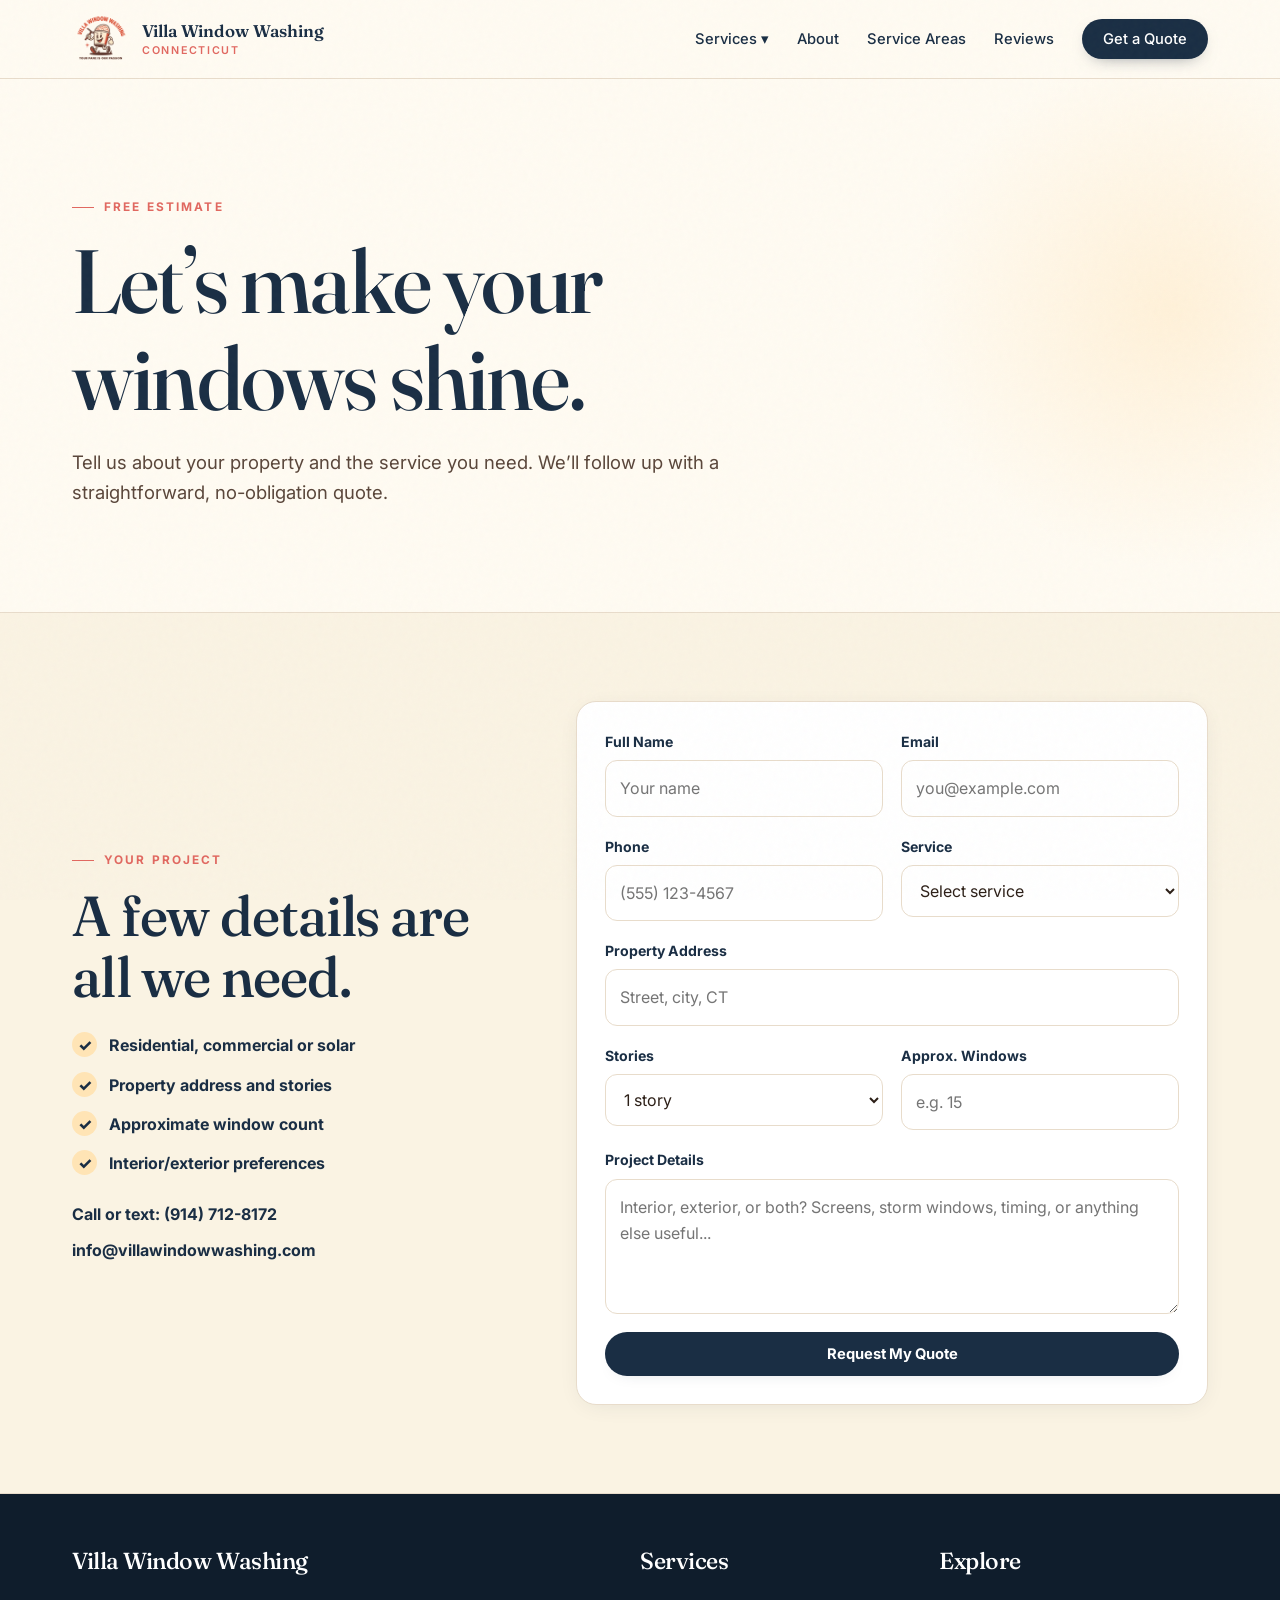
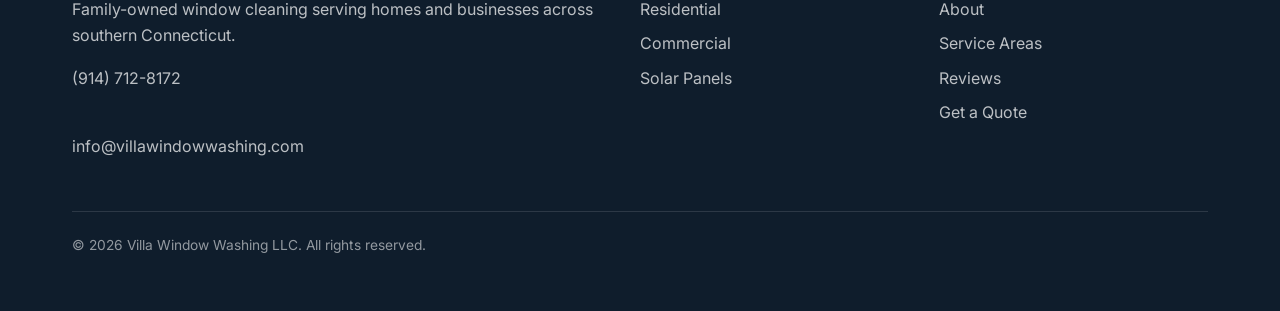
==== quote.html @ 6c70325d "Launch V2 multipage site with SEO, social metadata, reviews and quote flow" ====
<!doctype html><html lang="en"><head><meta charset="utf-8"><meta name="viewport" content="width=device-width,initial-scale=1"><title>Request a Window Cleaning Quote | Villa Window Washing</title><meta name="description" content="Request a free residential, commercial or solar panel cleaning quote from Villa Window Washing in Connecticut."><meta name="robots" content="index,follow"><link rel="canonical" href="https://www.villawindowwashing.com/quote.html"><link rel="icon" type="image/png" href="/bucket3.png"><link rel="apple-touch-icon" href="/bucket3.png"><meta name="theme-color" content="#fffbf2"><meta property="og:type" content="website"><meta property="og:title" content="Request a Free Quote | Villa Window Washing"><meta property="og:description" content="Tell us about your property and the cleaning service you need."><meta property="og:image" content="https://www.villawindowwashing.com/bucket3.png"><meta property="og:image:alt" content="Villa Window Washing logo"><meta property="og:url" content="https://www.villawindowwashing.com/quote.html"><meta property="og:site_name" content="Villa Window Washing"><meta name="twitter:card" content="summary_large_image"><meta name="twitter:image" content="https://www.villawindowwashing.com/bucket3.png"><link rel="preconnect" href="https://fonts.googleapis.com"><link rel="preconnect" href="https://fonts.gstatic.com" crossorigin><link href="https://fonts.googleapis.com/css2?family=Fraunces:opsz,wght@9..144,300..700&family=Inter:wght@400;500;600;700&display=swap" rel="stylesheet"><link rel="stylesheet" href="/css/styles.css"></head><body><header><div class="wrap nav-shell"><a class="brand" href="/"><img src="/bucket3.png" alt="Villa Window Washing logo"><div class="brand-copy">Villa Window Washing<span>Connecticut</span></div></a><nav class="desktop-nav" aria-label="Primary"><div class="dropdown"><button class="dropbtn" type="button">Services ▾</button><div class="dropdown-menu"><a href="/services/residential-window-cleaning.html">Residential Window Cleaning</a><a href="/services/commercial-window-cleaning.html">Commercial Window Cleaning</a><a href="/services/solar-panel-cleaning.html">Solar Panel Cleaning</a></div></div><a href="/about.html">About</a><a href="/service-areas.html">Service Areas</a><a href="/reviews.html">Reviews</a><a class="nav-cta" href="/quote.html">Get a Quote</a></nav><button class="menu-toggle" aria-expanded="false" aria-label="Open navigation">☰</button></div><div class="mobile-menu"><a href="/services/residential-window-cleaning.html">Residential Window Cleaning</a><a href="/services/commercial-window-cleaning.html">Commercial Window Cleaning</a><a href="/services/solar-panel-cleaning.html">Solar Panel Cleaning</a><a href="/about.html">About</a><a href="/service-areas.html">Service Areas</a><a href="/reviews.html">Reviews</a><a href="/quote.html">Get a Quote</a></div></header><main><section class="hero"><div class="wrap"><span class="eyebrow">Free Estimate</span><h1>Let’s make your<br>windows shine.</h1><p>Tell us about your property and the service you need. We’ll follow up with a straightforward, no-obligation quote.</p></div></section><section class="alt"><div class="wrap split"><div><span class="eyebrow">Your project</span><h2>A few details are all we need.</h2><div class="checks"><div class="check"><div><b>Residential, commercial or solar</b></div></div><div class="check"><div><b>Property address and stories</b></div></div><div class="check"><div><b>Approximate window count</b></div></div><div class="check"><div><b>Interior/exterior preferences</b></div></div></div><div class="contact-stack"><a href="tel:+19147128172">Call or text: (914) 712-8172</a><a href="mailto:info@villawindowwashing.com">info@villawindowwashing.com</a></div></div><form class="card quote-form" action="https://formsubmit.co/c811203dce3b9c7c017baad34286dbd4" method="POST"><div class="field"><label for="name">Full Name</label><input id="name" name="name" required autocomplete="name" placeholder="Your name"></div><div class="field"><label for="email">Email</label><input id="email" name="email" type="email" required autocomplete="email" placeholder="you@example.com"></div><div class="field"><label for="phone">Phone</label><input id="phone" name="phone" type="tel" required autocomplete="tel" placeholder="(555) 123-4567"></div><div class="field"><label for="service">Service</label><select id="service" name="service" required><option value="">Select service</option><option>Residential Window Cleaning</option><option>Commercial Window Cleaning</option><option>Solar Panel Cleaning</option></select></div><div class="field full"><label for="address">Property Address</label><input id="address" name="address" required autocomplete="street-address" placeholder="Street, city, CT"></div><div class="field"><label for="stories">Stories</label><select id="stories" name="stories"><option>1 story</option><option>2 stories</option><option>3+ stories</option></select></div><div class="field"><label for="windows">Approx. Windows</label><input id="windows" name="windows_est" placeholder="e.g. 15"></div><div class="field full"><label for="details">Project Details</label><textarea id="details" name="details" required placeholder="Interior, exterior, or both? Screens, storm windows, timing, or anything else useful..."></textarea></div><input type="hidden" name="_subject" value="New Quote Request from Website"><input type="hidden" name="_next" value="https://www.villawindowwashing.com/thank-you.html"><input type="hidden" name="_captcha" value="false"><div class="field full"><button class="btn btn-primary" type="submit">Request My Quote</button></div></form></div></section></main><footer><div class="wrap"><div class="footer-grid"><div><h3>Villa Window Washing</h3><p>Family-owned window cleaning serving homes and businesses across southern Connecticut.</p><p><a href="tel:+19147128172">(914) 712-8172</a><br><a href="mailto:info@villawindowwashing.com">info@villawindowwashing.com</a></p></div><div><h3>Services</h3><a href="/services/residential-window-cleaning.html">Residential</a><a href="/services/commercial-window-cleaning.html">Commercial</a><a href="/services/solar-panel-cleaning.html">Solar Panels</a></div><div><h3>Explore</h3><a href="/about.html">About</a><a href="/service-areas.html">Service Areas</a><a href="/reviews.html">Reviews</a><a href="/quote.html">Get a Quote</a></div></div><div class="footer-bottom">© 2026 Villa Window Washing LLC. All rights reserved.</div></div></footer><script src="/js/main.js"></script></body></html>
---- css/styles.css ----
:root{--coral:#e16860;--coral-deep:#c9554d;--coral-soft:#f5b5af;--peach:#ffe4b5;--peach-soft:#fff1d9;--cream:#fffbf2;--cream-warm:#faf3e3;--navy:#1a2e44;--navy-deep:#0f1d2c;--navy-soft:#2a4866;--ink:#2c1f17;--ink-soft:#5a463a;--line:#e8dccb;--shadow-soft:0 8px 30px -12px rgba(26,46,68,.15);--shadow-hover:0 20px 40px -15px rgba(26,46,68,.25);--shadow-card:0 4px 24px -8px rgba(26,46,68,.12);--max-w:1200px}*{box-sizing:border-box}html{scroll-behavior:smooth}body{margin:0;font-family:Inter,sans-serif;background:var(--cream);color:var(--ink);line-height:1.65;-webkit-font-smoothing:antialiased;overflow-x:hidden}body:before{content:"";position:fixed;inset:0;pointer-events:none;z-index:9999;opacity:.025;background-image:url("data:image/svg+xml,%3Csvg viewBox='0 0 200 200' xmlns='http://www.w3.org/2000/svg'%3E%3Cfilter id='n'%3E%3CfeTurbulence type='fractalNoise' baseFrequency='.9' numOctaves='3'/%3E%3C/filter%3E%3Crect width='100%25' height='100%25' filter='url(%23n)'/%3E%3C/svg%3E")}a{color:inherit}img{max-width:100%;display:block}h1,h2,h3,h4{font-family:Fraunces,serif;color:var(--navy);font-weight:500;line-height:1.08;letter-spacing:-.02em;margin-top:0}h1{font-size:clamp(3rem,7vw,6.4rem);max-width:900px;margin-bottom:1.25rem}h2{font-size:clamp(2.2rem,4.4vw,4rem);margin-bottom:.8rem}h3{font-size:1.45rem}p{color:var(--ink-soft);margin:0 0 1rem}.wrap{max-width:var(--max-w);margin:auto;padding:0 32px}.eyebrow{display:inline-flex;align-items:center;gap:10px;color:var(--coral);font-weight:700;text-transform:uppercase;font-size:.74rem;letter-spacing:.18em;margin-bottom:1rem}.eyebrow:before{content:"";width:22px;height:1px;background:var(--coral)}header{position:sticky;top:0;z-index:1000;background:rgba(255,251,242,.92);backdrop-filter:blur(12px);-webkit-backdrop-filter:blur(12px);border-bottom:1px solid var(--line);transition:box-shadow .3s ease,background .3s ease}.header-scrolled{box-shadow:0 10px 30px -22px rgba(26,46,68,.55);background:rgba(255,251,242,.97)}.nav-shell{height:78px;display:flex;align-items:center;justify-content:space-between;gap:24px}.brand{text-decoration:none;display:flex;align-items:center;gap:12px}.brand img{width:58px;height:58px;object-fit:contain;transition:transform .3s ease}.brand:hover img{transform:rotate(-2deg) scale(1.04)}.brand-copy{font-family:Fraunces,serif;font-size:1.06rem;font-weight:600;color:var(--navy);line-height:1.05}.brand-copy span{display:block;font-family:Inter,sans-serif;color:var(--coral);font-size:.67rem;text-transform:uppercase;letter-spacing:.16em;margin-top:5px}.desktop-nav{display:flex;align-items:center;gap:28px}.desktop-nav>a,.dropbtn{border:0;background:none;text-decoration:none;color:var(--navy);font:500 .92rem Inter,sans-serif;cursor:pointer;padding:28px 0;position:relative;transition:color .2s ease}.desktop-nav>a:not(.nav-cta):after,.dropbtn:after{content:"";position:absolute;left:0;bottom:20px;width:0;height:1.5px;background:var(--coral);transition:width .3s ease}.desktop-nav>a:not(.nav-cta):hover:after,.dropbtn:hover:after{width:100%}.desktop-nav>a:not(.nav-cta):hover,.dropbtn:hover{color:var(--coral)}.nav-cta{background:var(--navy)!important;color:#fff!important;padding:11px 21px!important;border-radius:999px;box-shadow:0 6px 18px -10px rgba(15,29,44,.6)}.nav-cta:hover{background:var(--coral)!important;transform:translateY(-1px)}.dropdown{position:relative}.dropdown-menu{visibility:hidden;opacity:0;transform:translateY(8px);pointer-events:none;position:absolute;top:67px;left:-18px;width:300px;background:#fff;border:1px solid var(--line);border-radius:16px;padding:10px;box-shadow:var(--shadow-hover);transition:.22s}.dropdown:hover .dropdown-menu,.dropdown:focus-within .dropdown-menu{visibility:visible;opacity:1;transform:none;pointer-events:auto}.dropdown-menu a{display:block;padding:12px 14px;border-radius:10px;text-decoration:none;color:var(--navy);font-size:.91rem}.dropdown-menu a:hover{background:var(--peach-soft);color:var(--coral-deep)}.menu-toggle{display:none;border:1px solid var(--line);background:#fff;width:45px;height:45px;border-radius:50%;font-size:1.2rem;color:var(--navy);cursor:pointer}.mobile-menu{display:block;max-height:0;opacity:0;overflow:hidden;border-top:0 solid var(--line);padding:0 32px;transform:translateY(-10px);transition:max-height .36s ease,opacity .25s ease,transform .36s ease,padding .36s ease,border-width .36s ease;background:rgba(255,251,242,.98)}.mobile-menu.open{max-height:520px;opacity:1;transform:none;border-top-width:1px;padding:16px 32px 24px}.mobile-menu a{display:block;padding:11px 0;text-decoration:none;color:var(--navy);font-weight:600}.mobile-menu .sub{padding-left:18px;font-weight:500;color:var(--ink-soft)}.hero{padding:110px 0 88px;position:relative;overflow:hidden}.hero:after{content:"";position:absolute;width:520px;height:520px;border-radius:50%;background:radial-gradient(circle,var(--peach-soft),transparent 70%);right:-150px;top:-30px;z-index:-1;animation:heroGlow 9s ease-in-out infinite alternate}.hero p{font-size:1.16rem;max-width:650px}.hero-actions{display:flex;gap:12px;flex-wrap:wrap;margin-top:28px}.btn{display:inline-flex;align-items:center;justify-content:center;padding:13px 22px;border-radius:999px;text-decoration:none;font-weight:700;font-size:.92rem;transition:.2s;box-shadow:0 6px 18px -14px rgba(26,46,68,.35);border:0;cursor:pointer;font-family:inherit}.btn:hover{transform:translateY(-2px);box-shadow:0 14px 28px -16px rgba(26,46,68,.45)}.btn-primary{background:var(--navy);color:#fff}.btn-primary:hover{background:var(--coral)}.btn-secondary{border:1px solid var(--line);background:#fff;color:var(--navy)}section{padding:88px 0}.alt{background:var(--cream-warm);border-top:1px solid var(--line);border-bottom:1px solid var(--line)}.section-head{max-width:760px;margin-bottom:38px}.grid-3{display:grid;grid-template-columns:repeat(3,1fr);gap:20px}.grid-2{display:grid;grid-template-columns:repeat(2,1fr);gap:24px}.card{background:#fff;border:1px solid var(--line);border-radius:20px;padding:28px;box-shadow:var(--shadow-card);transition:.3s}.card:hover{transform:translateY(-6px);box-shadow:var(--shadow-hover);border-color:rgba(225,104,96,.28)}.card-number{font:600 .77rem Inter,sans-serif;color:var(--coral);letter-spacing:.14em}.service-link{display:inline-block;margin-top:8px;color:var(--coral-deep);font-weight:700;text-decoration:none}.service-link:hover{color:var(--navy);transform:translateX(4px)}.split{display:grid;grid-template-columns:1.05fr .95fr;gap:54px;align-items:center}.split.work-split{grid-template-columns:1.08fr .92fr}.photo-card{overflow:hidden;border-radius:22px;min-height:420px;background:linear-gradient(135deg,var(--navy),var(--navy-soft));position:relative;box-shadow:var(--shadow-soft);transition:.35s}.photo-card img{width:100%;height:100%;object-fit:cover;position:absolute;transition:transform .6s cubic-bezier(.2,.7,.2,1)}.photo-card:hover{transform:translateY(-4px);box-shadow:var(--shadow-hover)}.photo-card:hover img{transform:scale(1.035)}.photo-card.family-photo{aspect-ratio:4/5;min-height:0;max-height:560px;justify-self:end;width:min(100%,470px);transform:translateY(18px)}.photo-card.work-photo{aspect-ratio:4/3;min-height:0}.photo-card.owner-photo{aspect-ratio:4/5;min-height:0;max-height:540px;justify-self:end;width:min(100%,455px)}.checks{display:grid;gap:13px;margin:24px 0}.check{display:flex;gap:12px}.check b{color:var(--navy)}.check:before{content:"✓";display:grid;place-items:center;width:25px;height:25px;min-width:25px;border-radius:50%;background:var(--peach);color:var(--navy);font-weight:800}.cta-band{background:var(--navy);border-radius:28px;padding:52px;color:#fff;display:flex;align-items:center;justify-content:space-between;gap:30px;position:relative;overflow:hidden;box-shadow:var(--shadow-soft)}.cta-band h2,.cta-band p{color:#fff}.cta-band p{opacity:.82;max-width:620px}.cta-band .btn{background:#fff;color:var(--navy)}.quote-form{display:grid;grid-template-columns:1fr 1fr;gap:18px}.field{display:flex;flex-direction:column;gap:7px}.field.full{grid-column:1/-1}.field label{font-weight:700;color:var(--navy);font-size:.88rem}.field input,.field select,.field textarea{font:inherit;padding:14px;border:1px solid var(--line);border-radius:12px;background:#fff;color:var(--ink);transition:.2s}.field input:focus,.field select:focus,.field textarea:focus{outline:none;border-color:var(--coral);box-shadow:0 0 0 4px rgba(225,104,96,.11)}.field textarea{min-height:135px;resize:vertical}.process-grid{display:grid;grid-template-columns:repeat(3,1fr);gap:18px}.process-grid img{width:100%;aspect-ratio:4/3;object-fit:cover;border-radius:16px;border:1px solid var(--line);box-shadow:var(--shadow-card)}.review{font-family:Fraunces,serif;font-size:1.2rem;color:var(--navy);line-height:1.45}.review-stars{color:var(--coral);letter-spacing:.08em;margin-bottom:12px}.review-meta{font-size:.86rem;color:var(--ink-soft);margin-top:16px}.cities{display:flex;flex-wrap:wrap;gap:10px}.pill{border:1px solid var(--line);background:#fff;border-radius:999px;padding:9px 14px;color:var(--navy);font-weight:600;font-size:.88rem}.contact-stack{display:grid;gap:10px;margin-top:18px}.contact-stack a{text-decoration:none;color:var(--navy);font-weight:700}footer{padding:54px 0;background:var(--navy-deep);color:#fff}.footer-grid{display:grid;grid-template-columns:2fr 1fr 1fr;gap:30px}.footer-grid p,.footer-grid a{color:rgba(255,255,255,.72)}.footer-grid a{text-decoration:none;display:block;margin:8px 0}.footer-grid a:hover{color:#fff}.footer-grid h3{color:#fff}.footer-bottom{border-top:1px solid rgba(255,255,255,.12);margin-top:35px;padding-top:22px;color:rgba(255,255,255,.55);font-size:.86rem}.reveal{opacity:0;transform:translateY(24px);transition:opacity .7s ease,transform .7s cubic-bezier(.2,.65,.3,1)}.reveal.reveal-left{transform:translateX(-26px)}.reveal.reveal-right{transform:translateX(26px)}.reveal.is-visible{opacity:1;transform:none}.reveal-delay-1{transition-delay:.08s}.reveal-delay-2{transition-delay:.16s}.reveal-delay-3{transition-delay:.24s}.reveal-delay-4{transition-delay:.32s}@keyframes heroGlow{to{transform:translate(-18px,16px) scale(1.06)}}@media(max-width:900px){.desktop-nav{display:none}.menu-toggle{display:block}.split,.grid-3,.grid-2,.footer-grid{grid-template-columns:1fr}.hero{padding:80px 0 64px}.wrap{padding:0 22px}.cta-band{align-items:flex-start;flex-direction:column}.process-grid{grid-template-columns:repeat(2,1fr)}.photo-card{min-height:330px}.photo-card.family-photo,.photo-card.owner-photo{justify-self:start;transform:none}}@media(max-width:600px){h1{font-size:clamp(2.7rem,13vw,4.3rem)}section{padding:65px 0}.quote-form{grid-template-columns:1fr}.field.full{grid-column:auto}.brand-copy{display:none}.nav-shell{height:70px}.process-grid{grid-template-columns:1fr}}@media(prefers-reduced-motion:reduce){html{scroll-behavior:auto}.hero:after{animation:none}*,*:before,*:after{transition-duration:.01ms!important;animation-duration:.01ms!important}.reveal{opacity:1!important;transform:none!important}}
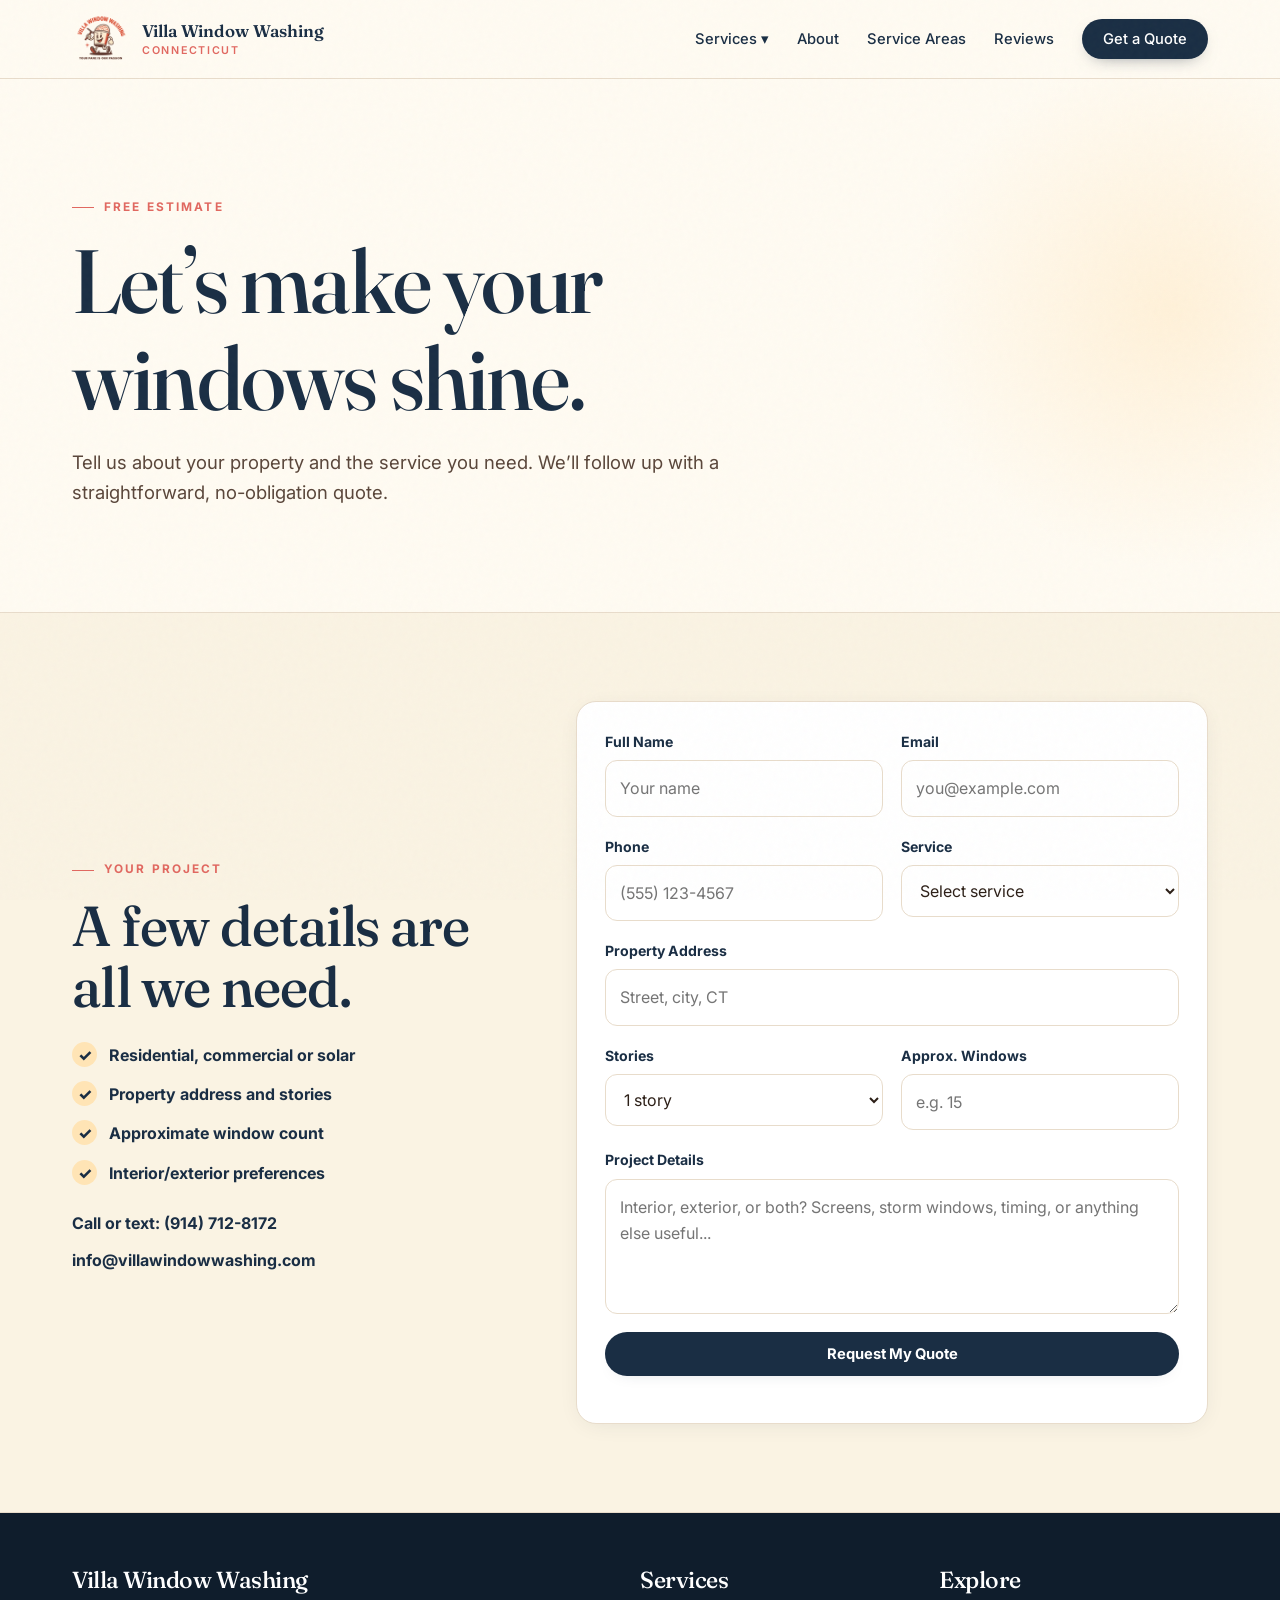
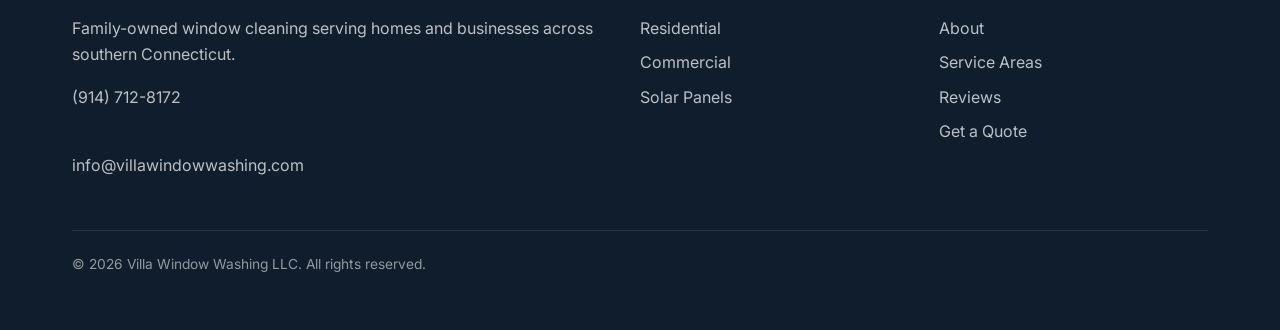
==== commit 0660438f: "Fix quote form delivery and custom thank-you flow" ====
--- a/quote.html
+++ b/quote.html
@@ -1 +1 @@
-<!doctype html><html lang="en"><head><meta charset="utf-8"><meta name="viewport" content="width=device-width,initial-scale=1"><title>Request a Window Cleaning Quote | Villa Window Washing</title><meta name="description" content="Request a free residential, commercial or solar panel cleaning quote from Villa Window Washing in Connecticut."><meta name="robots" content="index,follow"><link rel="canonical" href="https://www.villawindowwashing.com/quote.html"><link rel="icon" type="image/png" href="/bucket3.png"><link rel="apple-touch-icon" href="/bucket3.png"><meta name="theme-color" content="#fffbf2"><meta property="og:type" content="website"><meta property="og:title" content="Request a Free Quote | Villa Window Washing"><meta property="og:description" content="Tell us about your property and the cleaning service you need."><meta property="og:image" content="https://www.villawindowwashing.com/bucket3.png"><meta property="og:image:alt" content="Villa Window Washing logo"><meta property="og:url" content="https://www.villawindowwashing.com/quote.html"><meta property="og:site_name" content="Villa Window Washing"><meta name="twitter:card" content="summary_large_image"><meta name="twitter:image" content="https://www.villawindowwashing.com/bucket3.png"><link rel="preconnect" href="https://fonts.googleapis.com"><link rel="preconnect" href="https://fonts.gstatic.com" crossorigin><link href="https://fonts.googleapis.com/css2?family=Fraunces:opsz,wght@9..144,300..700&family=Inter:wght@400;500;600;700&display=swap" rel="stylesheet"><link rel="stylesheet" href="/css/styles.css"></head><body><header><div class="wrap nav-shell"><a class="brand" href="/"><img src="/bucket3.png" alt="Villa Window Washing logo"><div class="brand-copy">Villa Window Washing<span>Connecticut</span></div></a><nav class="desktop-nav" aria-label="Primary"><div class="dropdown"><button class="dropbtn" type="button">Services ▾</button><div class="dropdown-menu"><a href="/services/residential-window-cleaning.html">Residential Window Cleaning</a><a href="/services/commercial-window-cleaning.html">Commercial Window Cleaning</a><a href="/services/solar-panel-cleaning.html">Solar Panel Cleaning</a></div></div><a href="/about.html">About</a><a href="/service-areas.html">Service Areas</a><a href="/reviews.html">Reviews</a><a class="nav-cta" href="/quote.html">Get a Quote</a></nav><button class="menu-toggle" aria-expanded="false" aria-label="Open navigation">☰</button></div><div class="mobile-menu"><a href="/services/residential-window-cleaning.html">Residential Window Cleaning</a><a href="/services/commercial-window-cleaning.html">Commercial Window Cleaning</a><a href="/services/solar-panel-cleaning.html">Solar Panel Cleaning</a><a href="/about.html">About</a><a href="/service-areas.html">Service Areas</a><a href="/reviews.html">Reviews</a><a href="/quote.html">Get a Quote</a></div></header><main><section class="hero"><div class="wrap"><span class="eyebrow">Free Estimate</span><h1>Let’s make your<br>windows shine.</h1><p>Tell us about your property and the service you need. We’ll follow up with a straightforward, no-obligation quote.</p></div></section><section class="alt"><div class="wrap split"><div><span class="eyebrow">Your project</span><h2>A few details are all we need.</h2><div class="checks"><div class="check"><div><b>Residential, commercial or solar</b></div></div><div class="check"><div><b>Property address and stories</b></div></div><div class="check"><div><b>Approximate window count</b></div></div><div class="check"><div><b>Interior/exterior preferences</b></div></div></div><div class="contact-stack"><a href="tel:+19147128172">Call or text: (914) 712-8172</a><a href="mailto:info@villawindowwashing.com">info@villawindowwashing.com</a></div></div><form class="card quote-form" action="https://formsubmit.co/c811203dce3b9c7c017baad34286dbd4" method="POST"><div class="field"><label for="name">Full Name</label><input id="name" name="name" required autocomplete="name" placeholder="Your name"></div><div class="field"><label for="email">Email</label><input id="email" name="email" type="email" required autocomplete="email" placeholder="you@example.com"></div><div class="field"><label for="phone">Phone</label><input id="phone" name="phone" type="tel" required autocomplete="tel" placeholder="(555) 123-4567"></div><div class="field"><label for="service">Service</label><select id="service" name="service" required><option value="">Select service</option><option>Residential Window Cleaning</option><option>Commercial Window Cleaning</option><option>Solar Panel Cleaning</option></select></div><div class="field full"><label for="address">Property Address</label><input id="address" name="address" required autocomplete="street-address" placeholder="Street, city, CT"></div><div class="field"><label for="stories">Stories</label><select id="stories" name="stories"><option>1 story</option><option>2 stories</option><option>3+ stories</option></select></div><div class="field"><label for="windows">Approx. Windows</label><input id="windows" name="windows_est" placeholder="e.g. 15"></div><div class="field full"><label for="details">Project Details</label><textarea id="details" name="details" required placeholder="Interior, exterior, or both? Screens, storm windows, timing, or anything else useful..."></textarea></div><input type="hidden" name="_subject" value="New Quote Request from Website"><input type="hidden" name="_next" value="https://www.villawindowwashing.com/thank-you.html"><input type="hidden" name="_captcha" value="false"><div class="field full"><button class="btn btn-primary" type="submit">Request My Quote</button></div></form></div></section></main><footer><div class="wrap"><div class="footer-grid"><div><h3>Villa Window Washing</h3><p>Family-owned window cleaning serving homes and businesses across southern Connecticut.</p><p><a href="tel:+19147128172">(914) 712-8172</a><br><a href="mailto:info@villawindowwashing.com">info@villawindowwashing.com</a></p></div><div><h3>Services</h3><a href="/services/residential-window-cleaning.html">Residential</a><a href="/services/commercial-window-cleaning.html">Commercial</a><a href="/services/solar-panel-cleaning.html">Solar Panels</a></div><div><h3>Explore</h3><a href="/about.html">About</a><a href="/service-areas.html">Service Areas</a><a href="/reviews.html">Reviews</a><a href="/quote.html">Get a Quote</a></div></div><div class="footer-bottom">© 2026 Villa Window Washing LLC. All rights reserved.</div></div></footer><script src="/js/main.js"></script></body></html>+<!doctype html><html lang="en"><head><meta charset="utf-8"><meta name="viewport" content="width=device-width,initial-scale=1"><title>Request a Window Cleaning Quote | Villa Window Washing</title><meta name="description" content="Request a free residential, commercial or solar panel cleaning quote from Villa Window Washing in Connecticut."><meta name="robots" content="index,follow"><link rel="canonical" href="https://www.villawindowwashing.com/quote.html"><link rel="icon" type="image/png" href="/bucket3.png"><link rel="apple-touch-icon" href="/bucket3.png"><meta name="theme-color" content="#fffbf2"><meta property="og:type" content="website"><meta property="og:title" content="Request a Free Quote | Villa Window Washing"><meta property="og:description" content="Tell us about your property and the cleaning service you need."><meta property="og:image" content="https://www.villawindowwashing.com/bucket3.png"><meta property="og:image:alt" content="Villa Window Washing logo"><meta property="og:url" content="https://www.villawindowwashing.com/quote.html"><meta property="og:site_name" content="Villa Window Washing"><meta name="twitter:card" content="summary_large_image"><meta name="twitter:image" content="https://www.villawindowwashing.com/bucket3.png"><link rel="preconnect" href="https://fonts.googleapis.com"><link rel="preconnect" href="https://fonts.gstatic.com" crossorigin><link href="https://fonts.googleapis.com/css2?family=Fraunces:opsz,wght@9..144,300..700&family=Inter:wght@400;500;600;700&display=swap" rel="stylesheet"><link rel="stylesheet" href="/css/styles.css"></head><body><header><div class="wrap nav-shell"><a class="brand" href="/"><img src="/bucket3.png" alt="Villa Window Washing logo"><div class="brand-copy">Villa Window Washing<span>Connecticut</span></div></a><nav class="desktop-nav" aria-label="Primary"><div class="dropdown"><button class="dropbtn" type="button">Services ▾</button><div class="dropdown-menu"><a href="/services/residential-window-cleaning.html">Residential Window Cleaning</a><a href="/services/commercial-window-cleaning.html">Commercial Window Cleaning</a><a href="/services/solar-panel-cleaning.html">Solar Panel Cleaning</a></div></div><a href="/about.html">About</a><a href="/service-areas.html">Service Areas</a><a href="/reviews.html">Reviews</a><a class="nav-cta" href="/quote.html">Get a Quote</a></nav><button class="menu-toggle" aria-expanded="false" aria-label="Open navigation">☰</button></div><div class="mobile-menu"><a href="/services/residential-window-cleaning.html">Residential Window Cleaning</a><a href="/services/commercial-window-cleaning.html">Commercial Window Cleaning</a><a href="/services/solar-panel-cleaning.html">Solar Panel Cleaning</a><a href="/about.html">About</a><a href="/service-areas.html">Service Areas</a><a href="/reviews.html">Reviews</a><a href="/quote.html">Get a Quote</a></div></header><main><section class="hero"><div class="wrap"><span class="eyebrow">Free Estimate</span><h1>Let’s make your<br>windows shine.</h1><p>Tell us about your property and the service you need. We’ll follow up with a straightforward, no-obligation quote.</p></div></section><section class="alt"><div class="wrap split"><div><span class="eyebrow">Your project</span><h2>A few details are all we need.</h2><div class="checks"><div class="check"><div><b>Residential, commercial or solar</b></div></div><div class="check"><div><b>Property address and stories</b></div></div><div class="check"><div><b>Approximate window count</b></div></div><div class="check"><div><b>Interior/exterior preferences</b></div></div></div><div class="contact-stack"><a href="tel:+19147128172">Call or text: (914) 712-8172</a><a href="mailto:info@villawindowwashing.com">info@villawindowwashing.com</a></div></div><form id="quote-form" class="card quote-form" action="https://formsubmit.co/info@villawindowwashing.com" method="POST"><div class="field"><label for="name">Full Name</label><input id="name" name="name" required autocomplete="name" placeholder="Your name"></div><div class="field"><label for="email">Email</label><input id="email" name="email" type="email" required autocomplete="email" placeholder="you@example.com"></div><div class="field"><label for="phone">Phone</label><input id="phone" name="phone" type="tel" required autocomplete="tel" placeholder="(555) 123-4567"></div><div class="field"><label for="service">Service</label><select id="service" name="service" required><option value="">Select service</option><option>Residential Window Cleaning</option><option>Commercial Window Cleaning</option><option>Solar Panel Cleaning</option></select></div><div class="field full"><label for="address">Property Address</label><input id="address" name="address" required autocomplete="street-address" placeholder="Street, city, CT"></div><div class="field"><label for="stories">Stories</label><select id="stories" name="stories"><option>1 story</option><option>2 stories</option><option>3+ stories</option></select></div><div class="field"><label for="windows">Approx. Windows</label><input id="windows" name="windows_est" placeholder="e.g. 15"></div><div class="field full"><label for="details">Project Details</label><textarea id="details" name="details" required placeholder="Interior, exterior, or both? Screens, storm windows, timing, or anything else useful..."></textarea></div><input type="hidden" name="_subject" value="New Quote Request from Website"><input type="hidden" name="_template" value="table"><input type="hidden" name="_captcha" value="false"><input type="hidden" name="_url" value="https://www.villawindowwashing.com/quote.html"><div class="field full"><button class="btn btn-primary" type="submit">Request My Quote</button><p id="quote-status" role="status" aria-live="polite" style="margin:.75rem 0 0;font-size:.9rem"></p></div></form></div></section></main><footer><div class="wrap"><div class="footer-grid"><div><h3>Villa Window Washing</h3><p>Family-owned window cleaning serving homes and businesses across southern Connecticut.</p><p><a href="tel:+19147128172">(914) 712-8172</a><br><a href="mailto:info@villawindowwashing.com">info@villawindowwashing.com</a></p></div><div><h3>Services</h3><a href="/services/residential-window-cleaning.html">Residential</a><a href="/services/commercial-window-cleaning.html">Commercial</a><a href="/services/solar-panel-cleaning.html">Solar Panels</a></div><div><h3>Explore</h3><a href="/about.html">About</a><a href="/service-areas.html">Service Areas</a><a href="/reviews.html">Reviews</a><a href="/quote.html">Get a Quote</a></div></div><div class="footer-bottom">© 2026 Villa Window Washing LLC. All rights reserved.</div></div></footer><script src="/js/main.js"></script></body></html>
